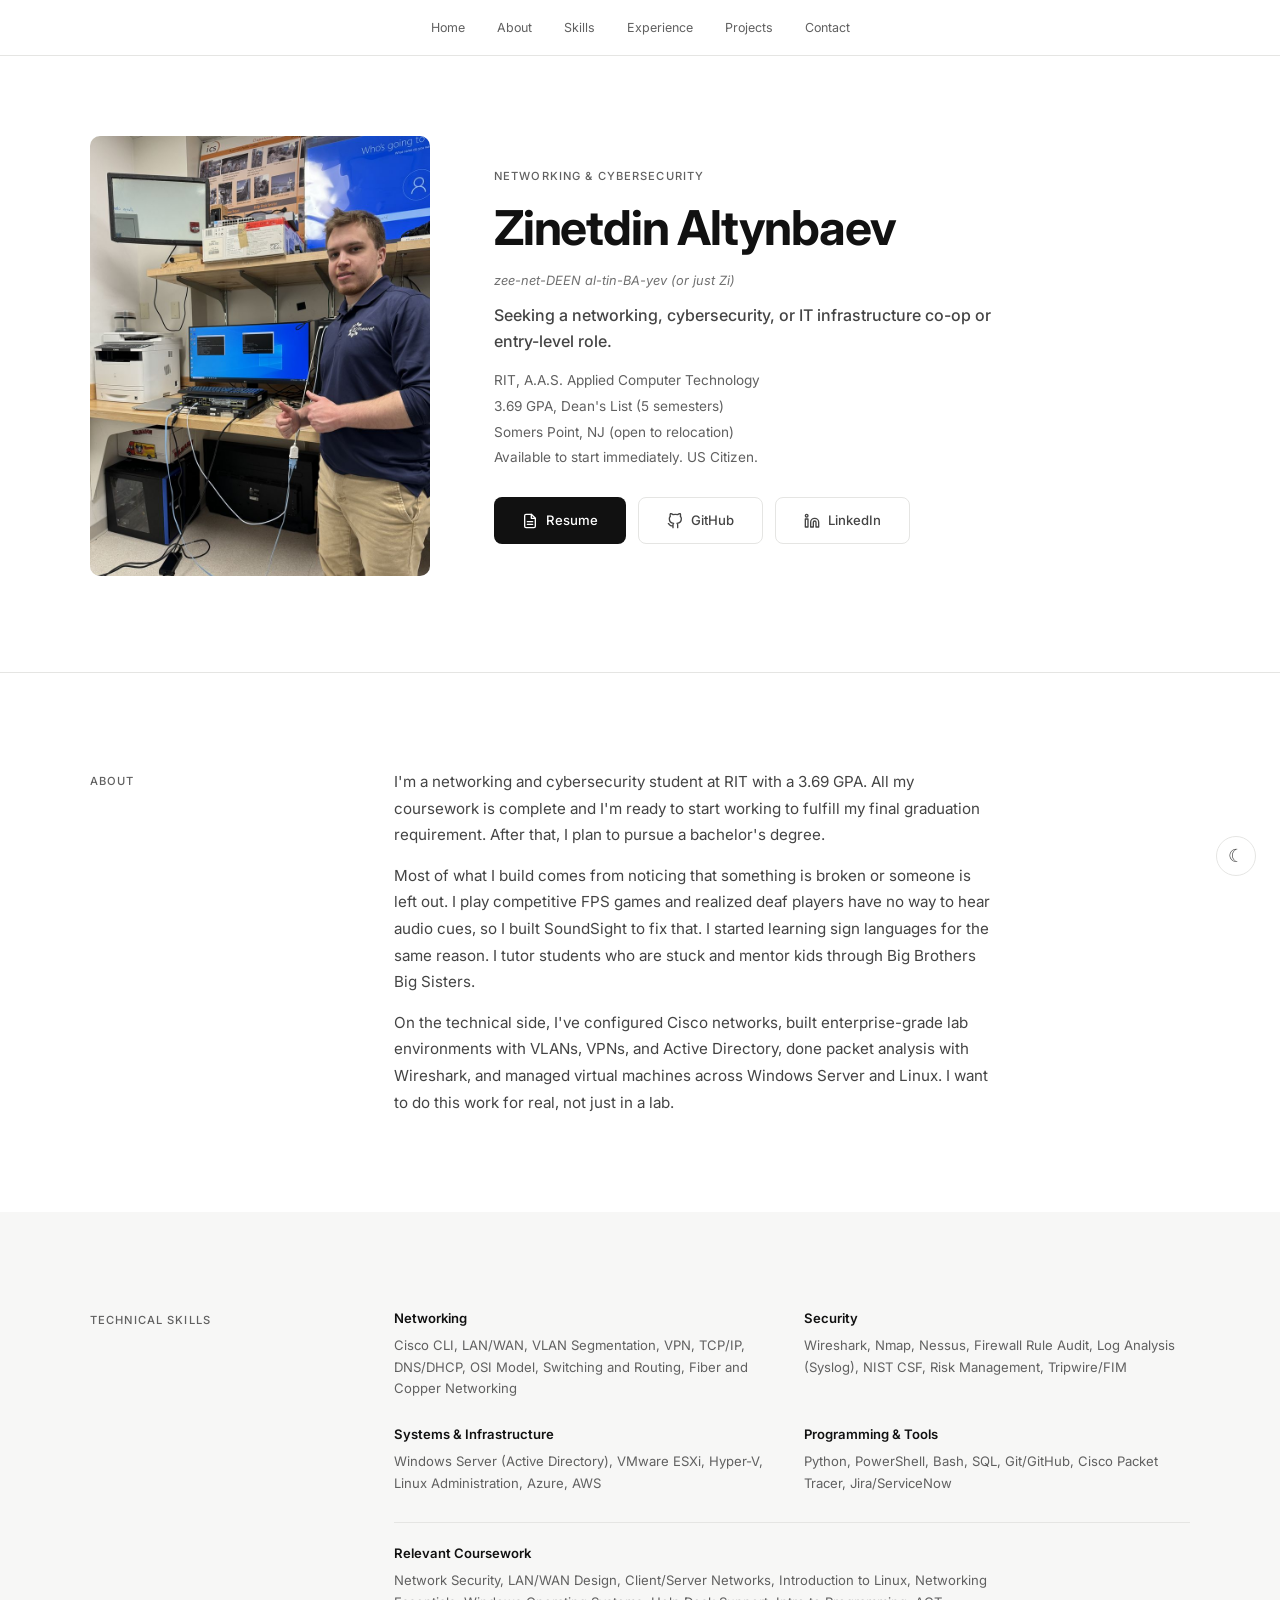
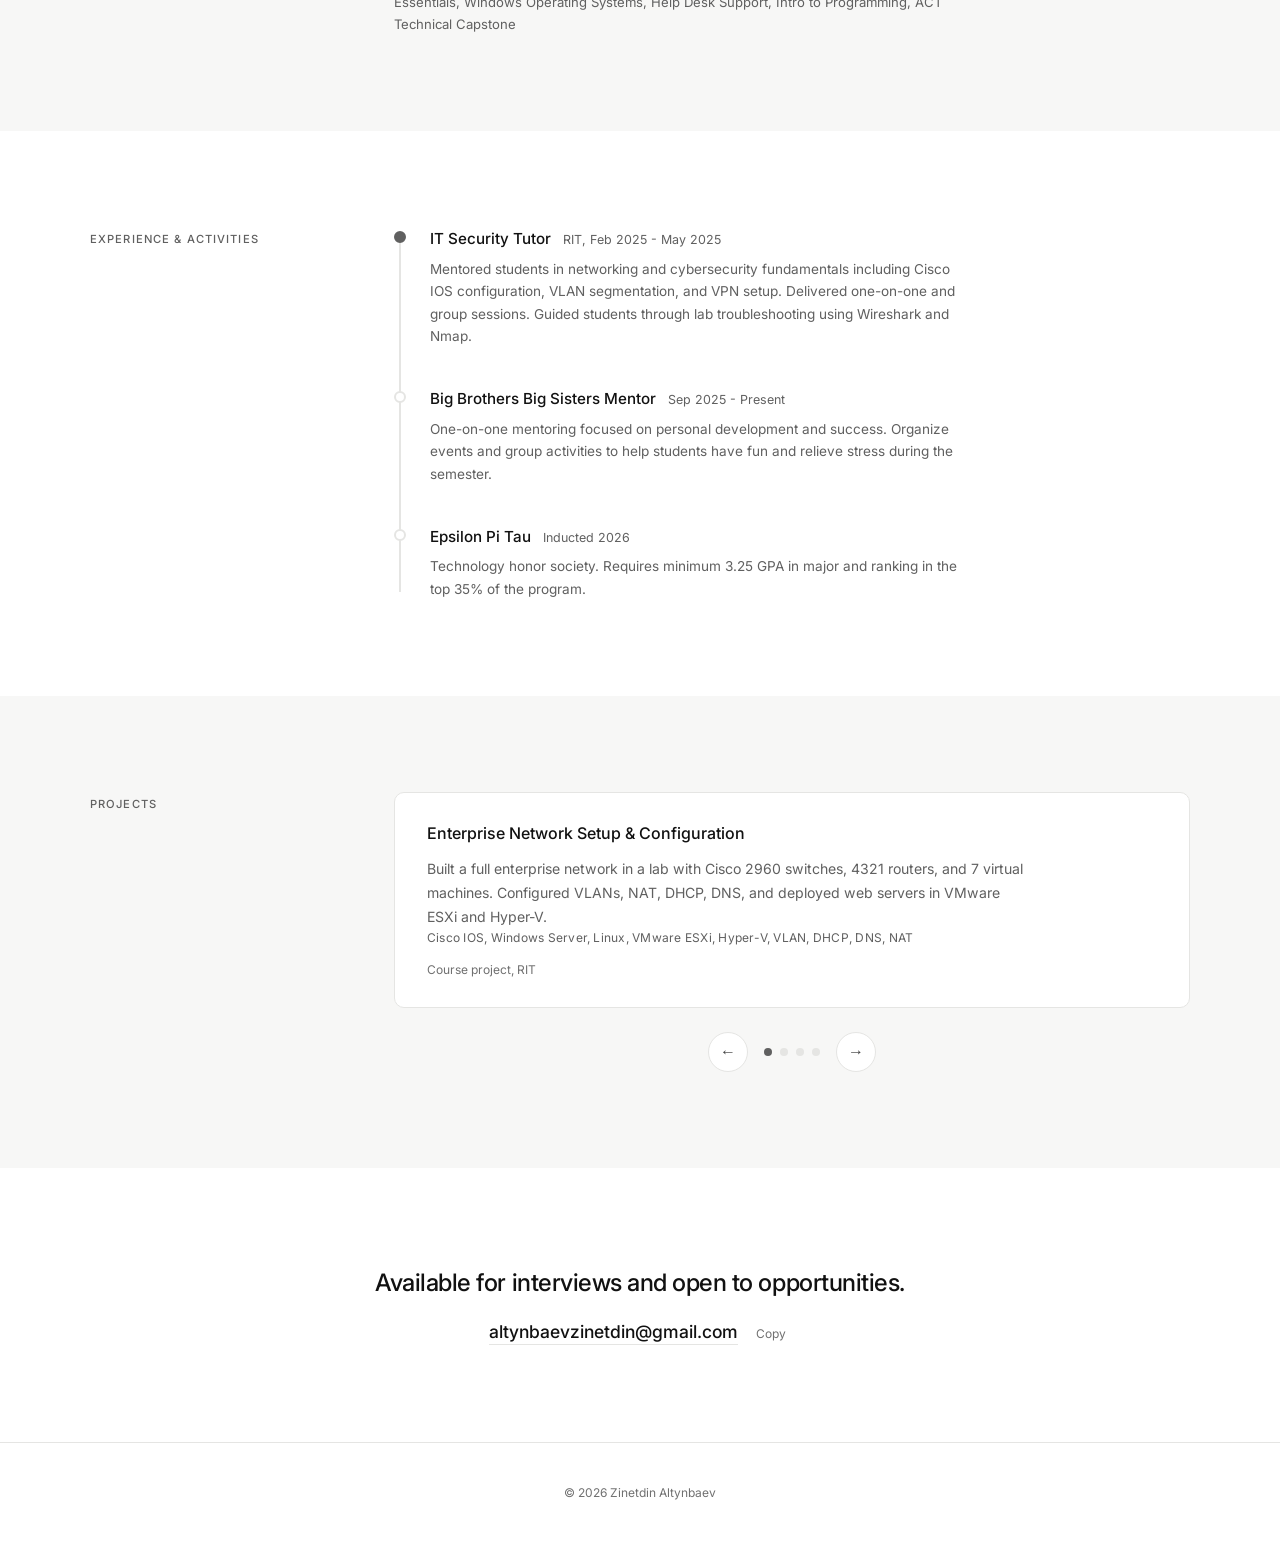
==== index.html @ 68a605f6 "Portfolio website" ====
<!DOCTYPE html>
<html lang="en" id="top">
<head>
    <meta charset="UTF-8">
    <meta name="viewport" content="width=device-width, initial-scale=1.0">
    <title>Zinetdin Altynbaev</title>
    <meta name="description" content="Zinetdin Altynbaev, Applied Computer Technology student at RIT specializing in Networking and Cybersecurity. Available for internships and entry-level roles.">
    <meta property="og:title" content="Zinetdin Altynbaev | Networking & Cybersecurity">
    <meta property="og:description" content="Applied Computer Technology student at RIT. Available for internships in networking, cybersecurity, and IT infrastructure.">
    <meta property="og:type" content="website">
    <meta name="twitter:card" content="summary">
    <meta name="twitter:title" content="Zinetdin Altynbaev | Networking & Cybersecurity">
    <meta name="twitter:description" content="Applied Computer Technology student at RIT. Available for internships in networking, cybersecurity, and IT infrastructure.">
    <link rel="icon" href="data:image/svg+xml,<svg xmlns='http://www.w3.org/2000/svg' viewBox='0 0 100 100'><text x='50' y='72' font-family='Inter,sans-serif' font-size='80' font-weight='700' fill='%23111' text-anchor='middle'>Z</text></svg>">
    <link rel="preconnect" href="https://fonts.googleapis.com">
    <link rel="preconnect" href="https://fonts.gstatic.com" crossorigin>
    <link href="https://fonts.googleapis.com/css2?family=Inter:wght@400;500;600;700&display=swap" rel="stylesheet">
    <link rel="stylesheet" href="style.css">
</head>
<body>

    <a href="#about" class="skip-link">Skip to content</a>

    <!-- Top bar -->
    <nav class="topbar" aria-label="Main navigation">
        <div class="topbar-links">
            <a href="#top">Home</a>
            <a href="#about">About</a>
            <a href="#skills">Skills</a>
            <a href="#experience">Experience</a>
            <a href="#projects">Projects</a>
            <a href="#contact">Contact</a>
        </div>
        <button class="mobile-menu-btn" aria-label="Menu" aria-expanded="false">
            <span></span><span></span><span></span>
        </button>
    </nav>

    <!-- Hero -->
    <header class="hero">
        <div class="hero-container">
            <img src="lab-photo.jpg" alt="Zinetdin Altynbaev configuring Cisco networking equipment in a lab environment" class="hero-photo" width="340" height="440" loading="eager">
            <div class="hero-content">
                <p class="label">Networking & Cybersecurity</p>
                <h1>Zinetdin Altynbaev</h1>
                <p class="hero-pronounce">zee-net-DEEN al-tin-BA-yev (or just Zi)</p>
                <p class="hero-role">Seeking a networking, cybersecurity, or IT infrastructure co-op or entry-level role.</p>
                <div class="hero-details">
                    <span>RIT, A.A.S. Applied Computer Technology</span>
                    <span>3.69 GPA, Dean's List (5 semesters)</span>
                    <span>Somers Point, NJ (open to relocation)</span>
                    <span>Available to start immediately. US Citizen.</span>
                </div>
                <div class="hero-actions">
                    <a href="resume.pdf" target="_blank" rel="noopener noreferrer" class="btn-primary"><svg width="16" height="16" viewBox="0 0 24 24" fill="none" stroke="currentColor" stroke-width="2" stroke-linecap="round" stroke-linejoin="round"><path d="M14 2H6a2 2 0 0 0-2 2v16a2 2 0 0 0 2 2h12a2 2 0 0 0 2-2V8z"/><polyline points="14 2 14 8 20 8"/><line x1="16" y1="13" x2="8" y2="13"/><line x1="16" y1="17" x2="8" y2="17"/></svg> Resume</a>
                    <a href="https://github.com/z1netdin" target="_blank" rel="noopener noreferrer" class="btn-secondary"><svg width="16" height="16" viewBox="0 0 24 24" fill="none" stroke="currentColor" stroke-width="2" stroke-linecap="round" stroke-linejoin="round"><path d="M9 19c-5 1.5-5-2.5-7-3m14 6v-3.87a3.37 3.37 0 0 0-.94-2.61c3.14-.35 6.44-1.54 6.44-7A5.44 5.44 0 0 0 20 4.77 5.07 5.07 0 0 0 19.91 1S18.73.65 16 2.48a13.38 13.38 0 0 0-7 0C6.27.65 5.09 1 5.09 1A5.07 5.07 0 0 0 5 4.77a5.44 5.44 0 0 0-1.5 3.78c0 5.42 3.3 6.61 6.44 7A3.37 3.37 0 0 0 9 18.13V22"/></svg> GitHub</a>
                    <a href="https://www.linkedin.com/in/zinetdinaltynbaev/" target="_blank" rel="noopener noreferrer" class="btn-secondary"><svg width="16" height="16" viewBox="0 0 24 24" fill="none" stroke="currentColor" stroke-width="2" stroke-linecap="round" stroke-linejoin="round"><path d="M16 8a6 6 0 0 1 6 6v7h-4v-7a2 2 0 0 0-2-2 2 2 0 0 0-2 2v7h-4v-7a6 6 0 0 1 6-6z"/><rect x="2" y="9" width="4" height="12"/><circle cx="4" cy="4" r="2"/></svg> LinkedIn</a>
                </div>
            </div>
        </div>
    </header>

    <main>

        <!-- About -->
        <section id="about" class="section">
            <div class="section-container two-col">
                <div class="col-narrow">
                    <h2 class="section-title">About</h2>
                </div>
                <div class="col-wide">
                    <p>I'm a networking and cybersecurity student at RIT with a 3.69 GPA. All my coursework is complete and I'm ready to start working to fulfill my final graduation requirement. After that, I plan to pursue a bachelor's degree.</p>
                    <p>Most of what I build comes from noticing that something is broken or someone is left out. I play competitive FPS games and realized deaf players have no way to hear audio cues, so I built SoundSight to fix that. I started learning sign languages for the same reason. I tutor students who are stuck and mentor kids through Big Brothers Big Sisters.</p>
                    <p>On the technical side, I've configured Cisco networks, built enterprise-grade lab environments with VLANs, VPNs, and Active Directory, done packet analysis with Wireshark, and managed virtual machines across Windows Server and Linux. I want to do this work for real, not just in a lab.</p>
                </div>
            </div>
        </section>

        <!-- Skills -->
        <section id="skills" class="section section-alt">
            <div class="section-container two-col">
                <div class="col-narrow">
                    <h2 class="section-title">Technical Skills</h2>
                </div>
                <div class="col-wide">
                    <div class="skills-grid">
                        <div class="skill-group">
                            <h3>Networking</h3>
                            <p>Cisco CLI, LAN/WAN, VLAN Segmentation, VPN, TCP/IP, DNS/DHCP, OSI Model, Switching and Routing, Fiber and Copper Networking</p>
                        </div>
                        <div class="skill-group">
                            <h3>Security</h3>
                            <p>Wireshark, Nmap, Nessus, Firewall Rule Audit, Log Analysis (Syslog), NIST CSF, Risk Management, Tripwire/FIM</p>
                        </div>
                        <div class="skill-group">
                            <h3>Systems & Infrastructure</h3>
                            <p>Windows Server (Active Directory), VMware ESXi, Hyper-V, Linux Administration, Azure, AWS</p>
                        </div>
                        <div class="skill-group">
                            <h3>Programming & Tools</h3>
                            <p>Python, PowerShell, Bash, SQL, Git/GitHub, Cisco Packet Tracer, Jira/ServiceNow</p>
                        </div>
                    </div>
                    <div class="coursework">
                        <h3>Relevant Coursework</h3>
                        <p>Network Security, LAN/WAN Design, Client/Server Networks, Introduction to Linux, Networking Essentials, Windows Operating Systems, Help Desk Support, Intro to Programming, ACT Technical Capstone</p>
                    </div>
                </div>
            </div>
        </section>

        <!-- Experience -->
        <section id="experience" class="section">
            <div class="section-container two-col">
                <div class="col-narrow">
                    <h2 class="section-title">Experience & Activities</h2>
                </div>
                <div class="col-wide">
                    <div class="timeline">
                        <div class="timeline-item">
                            <div class="timeline-dot timeline-dot-filled"></div>
                            <div class="timeline-content">
                                <h3>IT Security Tutor <span class="exp-meta">RIT, Feb 2025 - May 2025</span></h3>
                                <p>Mentored students in networking and cybersecurity fundamentals including Cisco IOS configuration, VLAN segmentation, and VPN setup. Delivered one-on-one and group sessions. Guided students through lab troubleshooting using Wireshark and Nmap.</p>
                            </div>
                        </div>
                        <div class="timeline-item">
                            <div class="timeline-dot"></div>
                            <div class="timeline-content">
                                <h3>Big Brothers Big Sisters Mentor <span class="exp-meta">Sep 2025 - Present</span></h3>
                                <p>One-on-one mentoring focused on personal development and success. Organize events and group activities to help students have fun and relieve stress during the semester.</p>
                            </div>
                        </div>
                        <div class="timeline-item">
                            <div class="timeline-dot"></div>
                            <div class="timeline-content">
                                <h3>Epsilon Pi Tau <span class="exp-meta">Inducted 2026</span></h3>
                                <p>Technology honor society. Requires minimum 3.25 GPA in major and ranking in the top 35% of the program.</p>
                            </div>
                        </div>
                    </div>
                </div>
            </div>
        </section>

        <!-- Projects -->
        <section id="projects" class="section section-alt">
            <div class="section-container two-col">
                <div class="col-narrow">
                    <h2 class="section-title">Projects</h2>
                </div>
                <div class="col-wide">
                    <div class="carousel-wrapper">
                        <div class="carousel" id="project-carousel">
                            <div class="project-card">
                                <h3>Enterprise Network Setup & Configuration</h3>
                                <p>Built a full enterprise network in a lab with Cisco 2960 switches, 4321 routers, and 7 virtual machines. Configured VLANs, NAT, DHCP, DNS, and deployed web servers in VMware ESXi and Hyper-V.</p>
                                <div class="project-tech">Cisco IOS, Windows Server, Linux, VMware ESXi, Hyper-V, VLAN, DHCP, DNS, NAT</div>
                                <span class="project-label">Course project, RIT</span>
                            </div>
                            <div class="project-card">
                                <h3>Network Protocol Research (IS-IS & BGP)</h3>
                                <p>Researched IS-IS and BGP routing protocols, focusing on security vulnerabilities and how autonomous systems handle path vectoring and route filtering. Wrote a technical paper and presented findings.</p>
                                <div class="project-tech">IS-IS, BGP, Routing Protocols, Network Security, Technical Writing</div>
                                <span class="project-label">Research project, RIT</span>
                            </div>
                            <div class="project-card">
                                <h3>SoundSight</h3>
                                <p>Visual sound radar for deaf and hard-of-hearing gamers. Captures game audio and shows directional indicators on screen so players can see where sounds come from in games like Valorant and CS2.</p>
                                <div class="project-tech">Python, WASAPI, Audio Processing, 7.1 Surround Sound, Accessibility</div>
                                <a href="https://github.com/z1netdin/SoundSight" target="_blank" rel="noopener noreferrer" class="inline-link">View on GitHub</a>
                            </div>
                            <div class="project-card">
                                <h3>ASL Alphabet Recognition</h3>
                                <p>Recognizes American Sign Language alphabet letters (A-Z) from images using machine learning and computer vision.</p>
                                <div class="project-tech">Python, Machine Learning, Computer Vision</div>
                                <a href="https://github.com/z1netdin/ASL_Accessibility" target="_blank" rel="noopener noreferrer" class="inline-link">View on GitHub</a>
                            </div>
                        </div>
                        <div class="carousel-controls">
                            <button class="carousel-btn" id="carousel-prev" aria-label="Previous project">&larr;</button>
                            <div class="carousel-dots" id="carousel-dots"></div>
                            <button class="carousel-btn" id="carousel-next" aria-label="Next project">&rarr;</button>
                        </div>
                    </div>
                </div>
            </div>
        </section>

        <!-- Contact -->
        <section id="contact" class="section">
            <div class="section-container contact-block">
                <h2>Available for interviews and open to opportunities.</h2>
                <a href="mailto:altynbaevzinetdin@gmail.com" class="email-large">altynbaevzinetdin@gmail.com</a>
                <button class="copy-email" id="copy-btn" aria-label="Copy email address">Copy</button>
            </div>
        </section>

    </main>

    <footer class="footer">
        <p>&copy; 2026 Zinetdin Altynbaev</p>
    </footer>

    <a href="#top" class="back-to-top" aria-label="Back to top">&uarr;</a>
    <button class="theme-toggle" aria-label="Toggle theme"></button>
    <script>
    (function() {
        var b = document.documentElement;
        var t = localStorage.getItem('theme');
        if (!t) t = window.matchMedia('(prefers-color-scheme: dark)').matches ? 'dark' : 'light';
        b.setAttribute('data-theme', t);
        var btn = document.querySelector('.theme-toggle');
        function icon() { btn.textContent = b.getAttribute('data-theme') === 'dark' ? '\u2600' : '\u263E'; }
        icon();
        btn.addEventListener('click', function() {
            var next = b.getAttribute('data-theme') === 'dark' ? 'light' : 'dark';
            b.setAttribute('data-theme', next);
            localStorage.setItem('theme', next);
            icon();
        });

        // Mobile menu
        var menuBtn = document.querySelector('.mobile-menu-btn');
        var navLinks = document.querySelector('.topbar-links');
        if (menuBtn) {
            menuBtn.addEventListener('click', function() {
                navLinks.classList.toggle('open');
                menuBtn.classList.toggle('open');
                menuBtn.setAttribute('aria-expanded', navLinks.classList.contains('open'));
            });
            navLinks.querySelectorAll('a').forEach(function(a) {
                a.addEventListener('click', function() {
                    navLinks.classList.remove('open');
                    menuBtn.classList.remove('open');
                    menuBtn.setAttribute('aria-expanded', 'false');
                });
            });
        }

        // Back to top
        var topBtn = document.querySelector('.back-to-top');
        if (topBtn) {
            window.addEventListener('scroll', function() {
                if (window.scrollY > 400) {
                    topBtn.classList.add('visible');
                } else {
                    topBtn.classList.remove('visible');
                }
            });
        }

        // Project carousel
        var cards = document.querySelectorAll('#project-carousel .project-card');
        var dotsContainer = document.getElementById('carousel-dots');
        var prevBtn = document.getElementById('carousel-prev');
        var nextBtn = document.getElementById('carousel-next');
        var current = 0;

        function showCard(i) {
            cards.forEach(function(c) { c.classList.remove('active'); });
            cards[i].classList.add('active');
            var dots = dotsContainer.querySelectorAll('.carousel-dot');
            dots.forEach(function(d) { d.classList.remove('active'); });
            dots[i].classList.add('active');
            current = i;
        }

        if (cards.length > 0 && dotsContainer) {
            cards.forEach(function(_, i) {
                var dot = document.createElement('span');
                dot.className = 'carousel-dot';
                dot.addEventListener('click', function() { showCard(i); });
                dotsContainer.appendChild(dot);
            });
            showCard(0);

            prevBtn.addEventListener('click', function() {
                showCard(current === 0 ? cards.length - 1 : current - 1);
            });
            nextBtn.addEventListener('click', function() {
                showCard(current === cards.length - 1 ? 0 : current + 1);
            });
        }

        // Copy email
        var copyBtn = document.getElementById('copy-btn');
        if (copyBtn) {
            copyBtn.addEventListener('click', function() {
                var text = 'altynbaevzinetdin@gmail.com';
                if (navigator.clipboard && window.isSecureContext) {
                    navigator.clipboard.writeText(text).then(function() {
                        copyBtn.textContent = 'Copied';
                        setTimeout(function() { copyBtn.textContent = 'Copy'; }, 2000);
                    });
                } else {
                    var ta = document.createElement('textarea');
                    ta.value = text;
                    ta.style.position = 'fixed';
                    ta.style.opacity = '0';
                    document.body.appendChild(ta);
                    ta.select();
                    document.execCommand('copy');
                    document.body.removeChild(ta);
                    copyBtn.textContent = 'Copied';
                    setTimeout(function() { copyBtn.textContent = 'Copy'; }, 2000);
                }
            });
        }
    })();
    </script>

</body>
</html>
---- style.css ----
*, *::before, *::after {
    margin: 0;
    padding: 0;
    box-sizing: border-box;
}

:root {
    --text: #111;
    --text-2: #444;
    --text-3: #606060;
    --text-4: #707070;
    --bg: #fff;
    --bg-alt: #f7f7f6;
    --border: #e5e5e3;
    --font: 'Inter', -apple-system, BlinkMacSystemFont, 'Segoe UI', sans-serif;
    --topbar-bg: rgba(255, 255, 255, 0.9);
}

[data-theme="dark"] {
    --text: #e5e5e3;
    --text-2: #a8a8a4;
    --text-3: #8a8a8a;
    --text-4: #818181;
    --bg: #111113;
    --bg-alt: #18181b;
    --border: #2a2a2d;
    --topbar-bg: rgba(17, 17, 19, 0.9);
}

html { font-size: 16px; scroll-behavior: smooth; }

body {
    font-family: var(--font);
    background: var(--bg);
    color: var(--text);
    line-height: 1.6;
    -webkit-font-smoothing: antialiased;
}

::selection {
    background: var(--text);
    color: var(--bg);
}

/* Skip link */

.skip-link {
    position: absolute;
    top: -100px;
    left: 16px;
    background: var(--text);
    color: var(--bg);
    padding: 8px 16px;
    font-size: 0.82rem;
    border-radius: 4px;
    z-index: 200;
    text-decoration: none;
}

.skip-link:focus {
    top: 8px;
}

/* Top bar */

.topbar {
    position: fixed;
    top: 0;
    left: 0;
    right: 0;
    z-index: 100;
    background: var(--topbar-bg);
    backdrop-filter: blur(12px);
    border-bottom: 1px solid var(--border);
    will-change: transform;
    padding: 0 48px;
    height: 56px;
    display: flex;
    align-items: center;
    justify-content: center;
}

.topbar-links {
    display: flex;
    gap: 32px;
}

.mobile-menu-btn {
    display: none;
}

.topbar-links a {
    font-size: 0.78rem;
    color: var(--text-3);
    text-decoration: none;
    transition: color 0.15s ease;
}

.topbar-links a:hover {
    color: var(--text);
}

.topbar-links a:focus-visible {
    outline: 2px solid var(--text-3);
    outline-offset: 4px;
}

/* Hero */

.hero {
    padding: 136px 48px 96px;
    border-bottom: 1px solid var(--border);
}

.hero-container {
    max-width: 1100px;
    margin: 0 auto;
    display: grid;
    grid-template-columns: 340px 1fr;
    gap: 64px;
    align-items: center;
}

.hero-photo {
    width: 100%;
    height: 440px;
    object-fit: cover;
    object-position: center top;
    border-radius: 10px;
}

.hero-content .label {
    font-size: 0.7rem;
    font-weight: 500;
    text-transform: uppercase;
    letter-spacing: 0.1em;
    color: var(--text-3);
    margin-bottom: 16px;
}

.hero-content h1 {
    font-size: 3rem;
    font-weight: 700;
    letter-spacing: -0.025em;
    line-height: 1.1;
    margin-bottom: 16px;
}

.hero-pronounce {
    font-size: 0.8rem;
    color: var(--text-4);
    margin-bottom: 12px;
    font-style: italic;
}

.hero-role {
    font-size: 1rem;
    color: var(--text-2);
    line-height: 1.6;
    max-width: 540px;
    margin-bottom: 16px;
    font-weight: 500;
}

.hero-details {
    display: flex;
    flex-direction: column;
    gap: 4px;
    margin-bottom: 28px;
}

.hero-details span {
    font-size: 0.85rem;
    color: var(--text-3);
}

.hero-actions {
    display: flex;
    gap: 12px;
    flex-wrap: wrap;
}

.btn-primary, .btn-secondary {
    display: inline-flex;
    align-items: center;
    gap: 8px;
}

.btn-primary svg, .btn-secondary svg {
    flex-shrink: 0;
}

.btn-primary {
    padding: 12px 28px;
    background: var(--text);
    color: var(--bg);
    text-decoration: none;
    font-size: 0.82rem;
    font-weight: 500;
    border-radius: 8px;
    transition: background 0.15s ease;
}

.btn-primary:focus-visible {
    outline: 2px solid var(--text-3);
    outline-offset: 4px;
}

[data-theme="dark"] .btn-primary:hover {
    background: #ccc;
}

[data-theme="light"] .btn-primary:hover,
:root:not([data-theme]) .btn-primary:hover {
    background: #333;
}

.btn-secondary {
    padding: 12px 28px;
    border: 1px solid var(--border);
    color: var(--text-2);
    text-decoration: none;
    font-size: 0.82rem;
    font-weight: 500;
    border-radius: 8px;
    transition: border-color 0.15s ease, color 0.15s ease;
}

.btn-secondary:hover {
    border-color: var(--text-4);
    color: var(--text);
}

.btn-secondary:focus-visible {
    outline: 2px solid var(--text-3);
    outline-offset: 4px;
}

/* Sections */

.section {
    padding: 96px 48px;
}

.section-alt {
    background: var(--bg-alt);
}

.section-container {
    max-width: 1100px;
    margin: 0 auto;
}

.two-col {
    display: grid;
    grid-template-columns: 240px 1fr;
    gap: 64px;
}

.section-title {
    font-size: 0.7rem;
    font-weight: 500;
    text-transform: uppercase;
    letter-spacing: 0.1em;
    color: var(--text-3);
    padding-top: 4px;
}

.col-wide p {
    font-size: 0.95rem;
    color: var(--text-2);
    line-height: 1.75;
    margin-bottom: 14px;
    max-width: 600px;
}

.col-wide p:last-of-type {
    margin-bottom: 0;
}

/* Timeline */

.timeline {
    display: flex;
    flex-direction: column;
    gap: 0;
    position: relative;
}

.timeline::before {
    content: '';
    position: absolute;
    left: 5px;
    top: 8px;
    bottom: 8px;
    width: 2px;
    background: var(--border);
}

.timeline-item {
    display: flex;
    gap: 24px;
    padding: 20px 0;
}

.timeline-item:first-child {
    padding-top: 0;
}

.timeline-item:last-child {
    padding-bottom: 0;
}

.timeline-dot {
    width: 12px;
    height: 12px;
    border-radius: 50%;
    background: var(--bg);
    border: 2px solid var(--border);
    flex-shrink: 0;
    margin-top: 4px;
    position: relative;
    z-index: 1;
}

.timeline-dot-filled {
    background: var(--text-3);
    border-color: var(--text-3);
}

.timeline-content h3 {
    font-size: 0.95rem;
    font-weight: 500;
    margin-bottom: 6px;
}

.timeline-content p {
    font-size: 0.85rem;
    color: var(--text-3);
    line-height: 1.65;
    max-width: 540px;
}

/* Project card */

.project-card {
    border: 1px solid var(--border);
    border-radius: 10px;
    padding: 28px 32px;
    background: var(--bg);
    max-width: 600px;
    transition: border-color 0.15s ease;
}

.project-card:hover {
    border-color: var(--text-4);
}

.project-card h3 {
    font-size: 1rem;
    font-weight: 500;
    margin-bottom: 10px;
}

.project-card p {
    font-size: 0.88rem;
    color: var(--text-3);
    line-height: 1.7;
    margin-bottom: 16px;
}

.project-label {
    font-size: 0.75rem;
    color: var(--text-4);
    display: block;
    margin-top: 8px;
}

.project-card-spaced {
    margin-bottom: 24px;
}

.project-tech {
    font-size: 0.75rem;
    color: var(--text-3);
    margin-bottom: 12px;
    letter-spacing: 0.02em;
}

/* Skills */

.skills-grid {
    display: grid;
    grid-template-columns: 1fr 1fr;
    gap: 24px;
    margin-bottom: 28px;
}

.skill-group h3 {
    font-size: 0.82rem;
    font-weight: 600;
    margin-bottom: 6px;
}

.skill-group p {
    font-size: 0.82rem;
    color: var(--text-3);
    line-height: 1.65;
}

.coursework {
    border-top: 1px solid var(--border);
    padding-top: 20px;
}

.coursework h3 {
    font-size: 0.82rem;
    font-weight: 600;
    margin-bottom: 6px;
}

.coursework p {
    font-size: 0.82rem;
    color: var(--text-3);
    line-height: 1.65;
}

/* Experience meta */

.exp-meta {
    font-size: 0.78rem;
    font-weight: 400;
    color: var(--text-3);
    margin-left: 8px;
}

.inline-link {
    font-size: 0.85rem;
    font-weight: 500;
    color: var(--text);
    text-decoration: none;
    border-bottom: 1px solid var(--border);
    padding-bottom: 1px;
    transition: border-color 0.15s ease;
}

.inline-link:hover {
    border-color: var(--text);
}

.inline-link:focus-visible {
    outline: 2px solid var(--text-3);
    outline-offset: 4px;
}

/* Contact */

.contact-block {
    text-align: center;
    max-width: 600px;
}

.contact-block h2 {
    font-size: 1.5rem;
    font-weight: 500;
    letter-spacing: -0.02em;
    margin-bottom: 16px;
}

.email-large {
    font-size: 1.1rem;
    font-weight: 500;
    color: var(--text);
    text-decoration: none;
    border-bottom: 1px solid var(--border);
    padding-bottom: 2px;
    transition: border-color 0.15s ease;
}

.email-large:hover {
    border-color: var(--text);
}

/* Footer */

.footer {
    padding: 40px 48px;
    border-top: 1px solid var(--border);
    text-align: center;
}

.footer p {
    font-size: 0.75rem;
    color: var(--text-4);
}

/* Responsive */

@media (max-width: 1024px) {
    .hero-container {
        grid-template-columns: 280px 1fr;
        gap: 40px;
    }

    .hero-content h1 {
        font-size: 2.4rem;
    }

    .two-col {
        grid-template-columns: 180px 1fr;
        gap: 40px;
    }
}

@media (max-width: 768px) {
    .topbar {
        padding: 0 24px;
    }

    .topbar-links {
        display: none;
        position: absolute;
        top: 56px;
        left: 0;
        right: 0;
        background: var(--bg);
        border-bottom: 1px solid var(--border);
        flex-direction: column;
        padding: 16px 24px;
        gap: 12px;
    }

    .topbar-links.open {
        display: flex;
    }

    .mobile-menu-btn {
        display: flex;
        flex-direction: column;
        gap: 5px;
        background: none;
        border: none;
        cursor: pointer;
        padding: 4px;
    }

    .mobile-menu-btn span {
        display: block;
        width: 20px;
        height: 2px;
        background: var(--text-2);
        transition: transform 0.2s ease, opacity 0.2s ease;
    }

    .mobile-menu-btn.open span:nth-child(1) {
        transform: rotate(45deg) translate(5px, 5px);
    }

    .mobile-menu-btn.open span:nth-child(2) {
        opacity: 0;
    }

    .mobile-menu-btn.open span:nth-child(3) {
        transform: rotate(-45deg) translate(5px, -5px);
    }

    .skills-grid {
        grid-template-columns: 1fr;
    }

    .hero {
        padding: 100px 24px 48px;
    }

    .hero-container {
        grid-template-columns: 1fr;
        gap: 24px;
    }

    .hero-photo {
        height: auto;
        max-height: 360px;
        object-position: center top;
    }

    .hero-content h1 {
        font-size: 2rem;
    }

    .section {
        padding: 48px 24px;
    }

    .two-col {
        grid-template-columns: 1fr;
        gap: 20px;
    }

    .footer {
        padding: 32px 24px;
    }

    .project-card {
        max-width: 100%;
    }
}

/* Back to top */

.back-to-top {
    position: fixed;
    bottom: 24px;
    right: 76px;
    will-change: opacity;
    width: 40px;
    height: 40px;
    border-radius: 50%;
    border: 1px solid var(--border);
    background: var(--bg);
    color: var(--text-2);
    font-size: 18px;
    text-decoration: none;
    display: flex;
    align-items: center;
    justify-content: center;
    z-index: 1000;
    transition: border-color 0.15s ease, opacity 0.3s ease;
    opacity: 0;
    pointer-events: none;
}

.back-to-top.visible {
    opacity: 1;
    pointer-events: auto;
}

.back-to-top:hover {
    border-color: var(--text-3);
}

/* Theme toggle */

.theme-toggle {
    position: fixed;
    bottom: 24px;
    right: 24px;
    width: 40px;
    height: 40px;
    border-radius: 50%;
    border: 1px solid var(--border);
    background: var(--bg);
    color: var(--text-2);
    font-size: 18px;
    cursor: pointer;
    display: flex;
    align-items: center;
    justify-content: center;
    z-index: 1000;
    transition: border-color 0.15s ease, background 0.15s ease;
    line-height: 1;
    padding: 0;
}

.theme-toggle:hover {
    border-color: var(--text-3);
}

.theme-toggle:focus-visible {
    outline: 2px solid var(--text-3);
    outline-offset: 4px;
}

.copy-email {
    background: none;
    border: none;
    color: var(--text-4);
    font-family: var(--font);
    font-size: 0.75rem;
    cursor: pointer;
    padding: 2px 6px;
    margin-left: 8px;
    vertical-align: middle;
    transition: color 0.2s;
}

.copy-email:hover {
    color: var(--text-2);
}

.copy-email:focus-visible {
    outline: 2px solid var(--text-3);
    outline-offset: 2px;
}

/* Carousel */

.carousel-wrapper {
    position: relative;
}

.carousel {
    overflow: hidden;
    position: relative;
}

.carousel .project-card {
    display: none;
    max-width: 100%;
    animation: fadeSlide 0.4s ease;
}

.carousel .project-card.active {
    display: block;
}

@keyframes fadeSlide {
    from {
        opacity: 0;
        transform: translateX(20px);
    }
    to {
        opacity: 1;
        transform: translateX(0);
    }
}

.carousel-controls {
    display: flex;
    align-items: center;
    justify-content: center;
    gap: 16px;
    margin-top: 24px;
}

.carousel-btn {
    width: 40px;
    height: 40px;
    border-radius: 50%;
    border: 1px solid var(--border);
    background: var(--bg);
    color: var(--text-2);
    font-size: 16px;
    cursor: pointer;
    display: flex;
    align-items: center;
    justify-content: center;
    transition: border-color 0.15s ease, color 0.15s ease;
}

.carousel-btn:hover {
    border-color: var(--text-3);
    color: var(--text);
}

.carousel-btn:focus-visible {
    outline: 2px solid var(--text-3);
    outline-offset: 4px;
}

.carousel-dots {
    display: flex;
    gap: 8px;
}

.carousel-dot {
    width: 8px;
    height: 8px;
    border-radius: 50%;
    background: var(--border);
    cursor: pointer;
    transition: background 0.2s ease;
}

.carousel-dot.active {
    background: var(--text-3);
}

/* Reduced motion */

@media (prefers-reduced-motion: reduce) {
    html {
        scroll-behavior: auto;
    }

    *, *::before, *::after {
        transition-duration: 0.01ms !important;
    }
}

/* Print styles */

@media print {
    .topbar, .theme-toggle, .copy-email, .mobile-menu-btn, .skip-link {
        display: none !important;
    }

    .hero {
        padding-top: 20px;
        min-height: auto;
    }

    .section {
        padding: 24px 0;
    }

    body {
        background: white;
        color: black;
    }
}
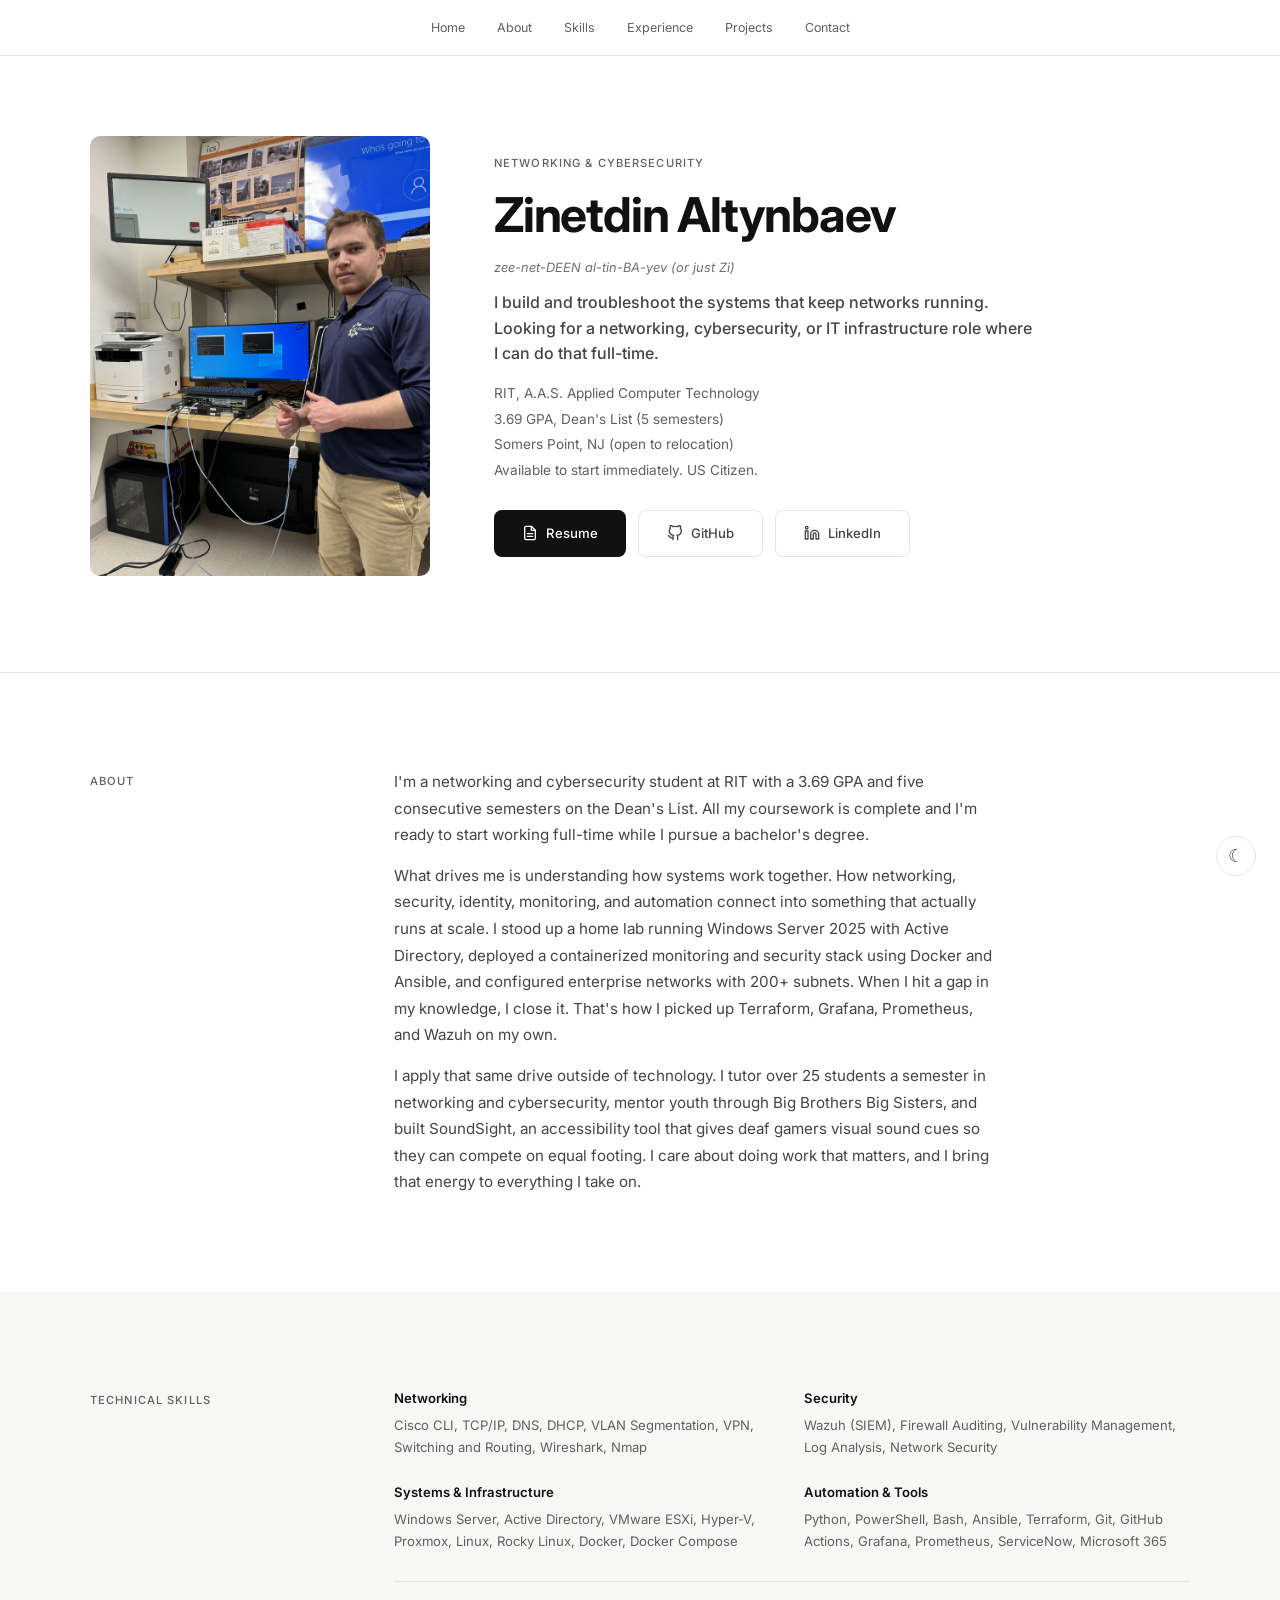
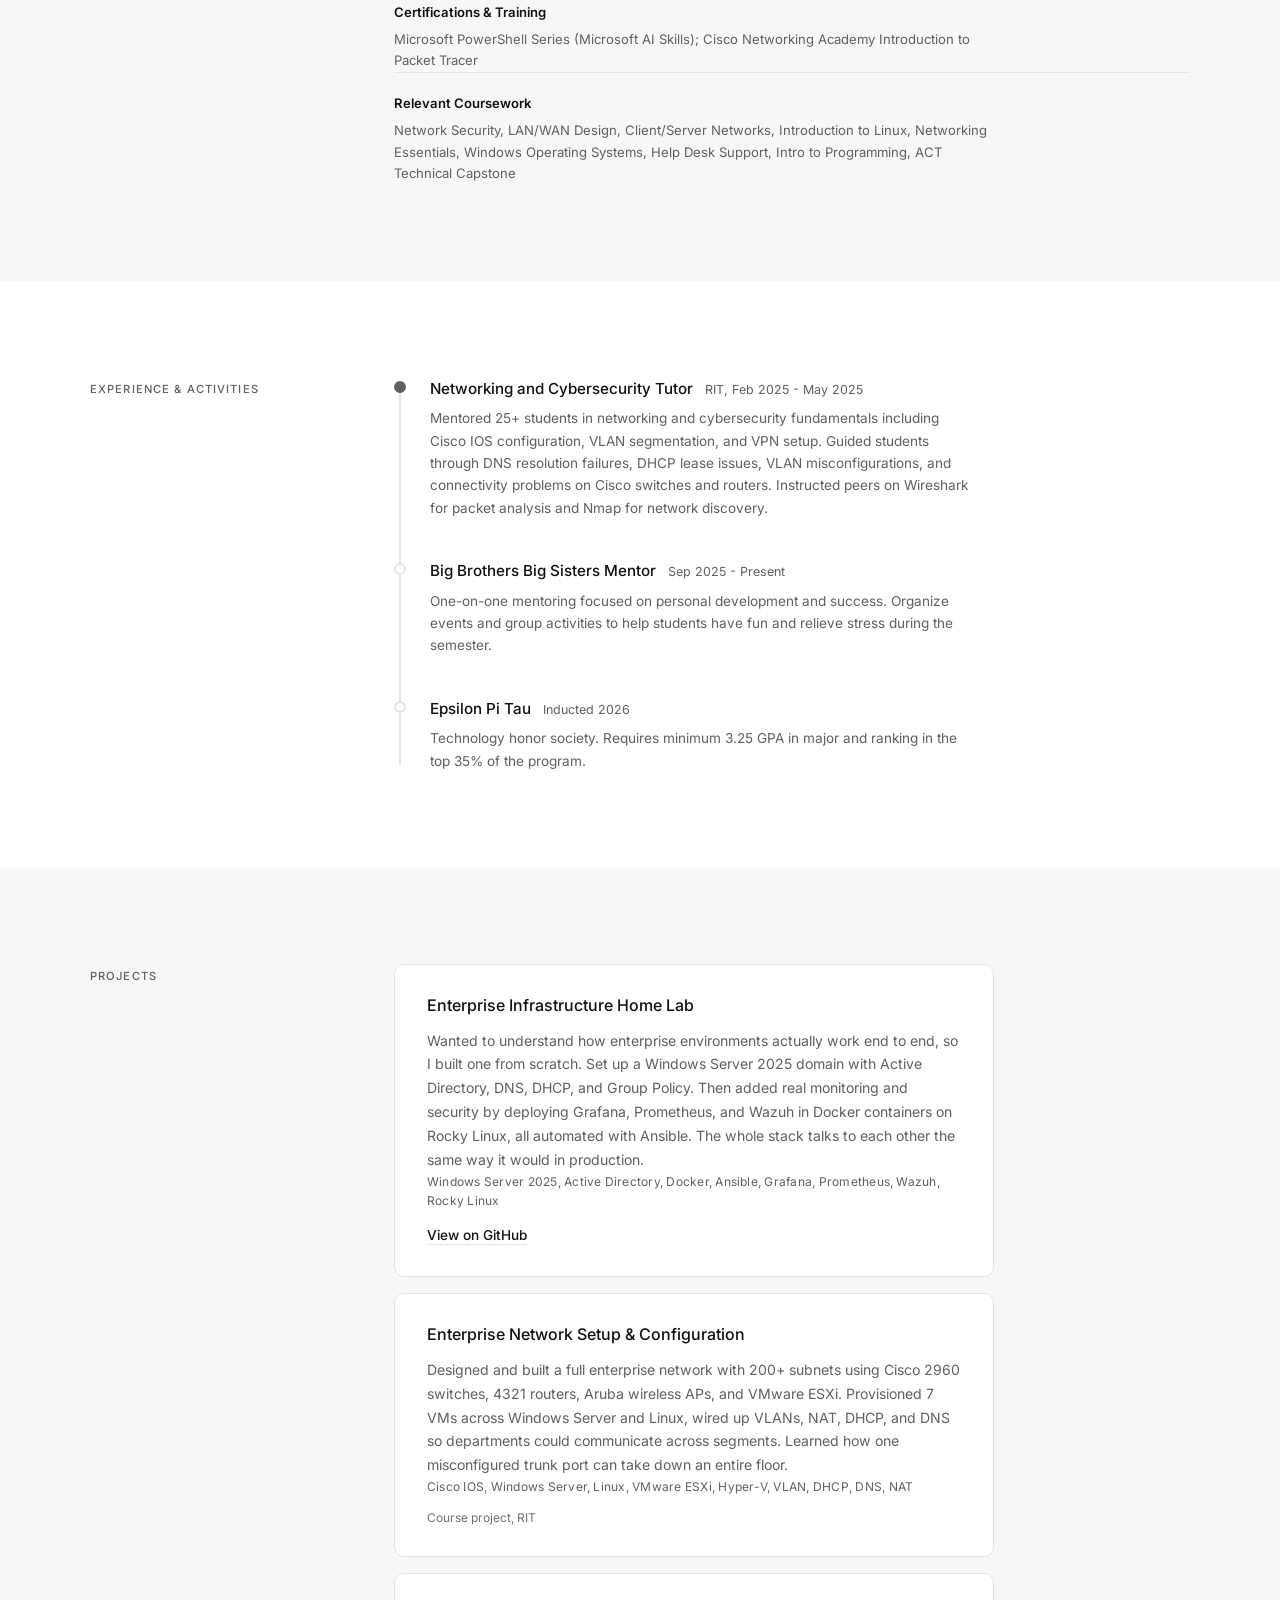
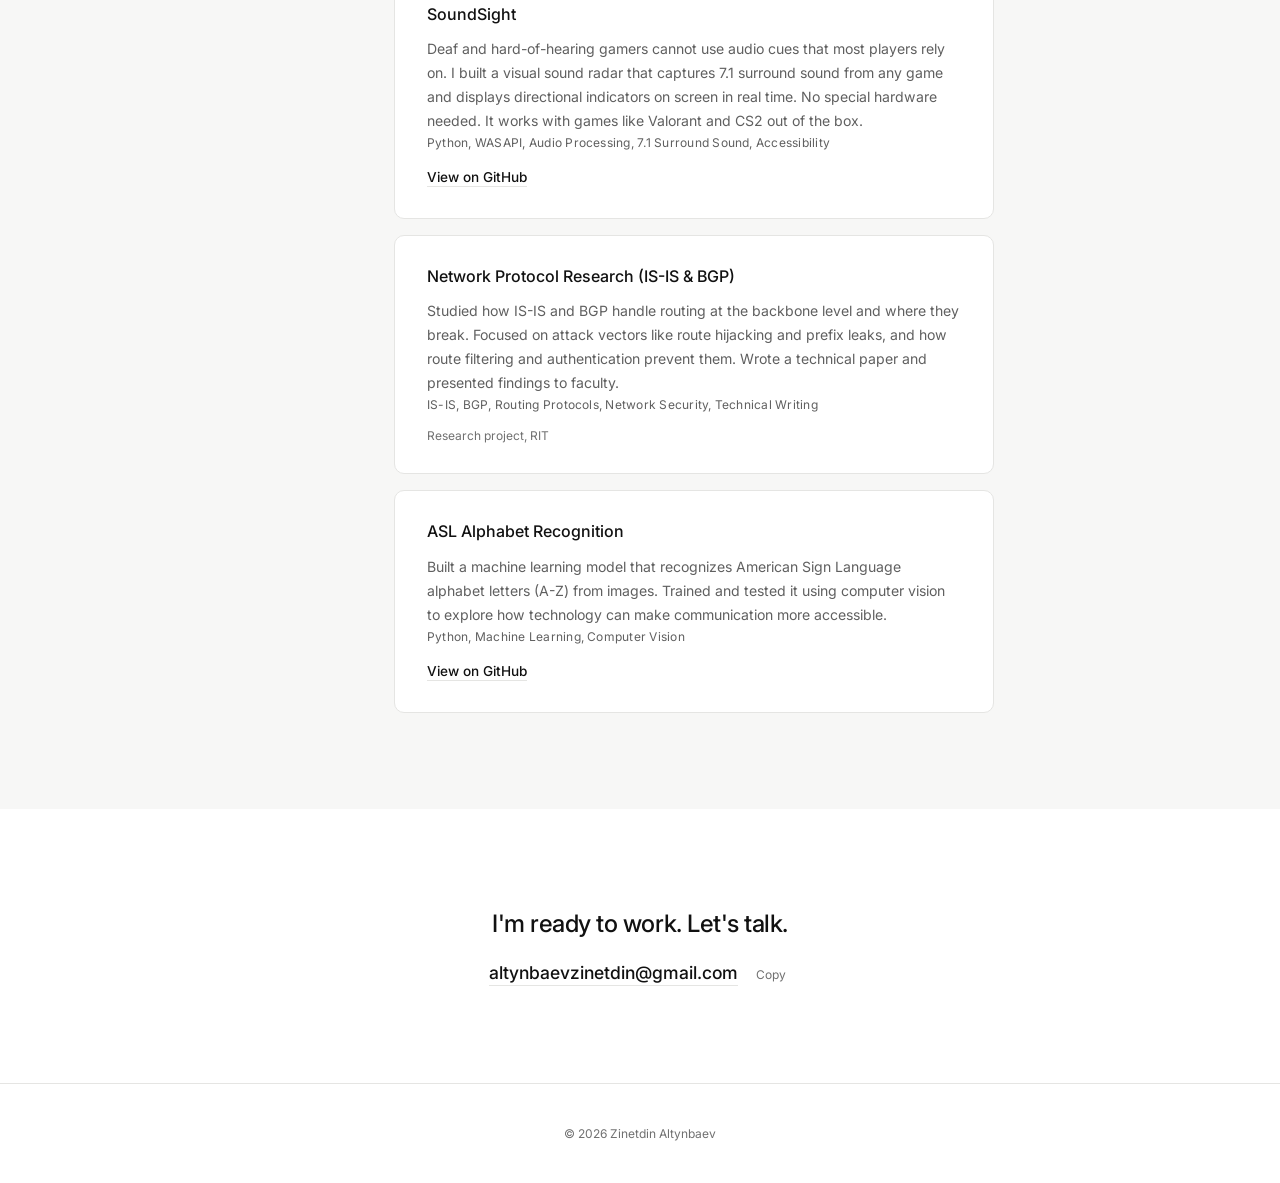
==== commit 51033130: "update" ====
--- a/index.html
+++ b/index.html
@@ -44,7 +44,7 @@
                 <p class="label">Networking & Cybersecurity</p>
                 <h1>Zinetdin Altynbaev</h1>
                 <p class="hero-pronounce">zee-net-DEEN al-tin-BA-yev (or just Zi)</p>
-                <p class="hero-role">Seeking a networking, cybersecurity, or IT infrastructure co-op or entry-level role.</p>
+                <p class="hero-role">I build and troubleshoot the systems that keep networks running. Looking for a networking, cybersecurity, or IT infrastructure role where I can do that full-time.</p>
                 <div class="hero-details">
                     <span>RIT, A.A.S. Applied Computer Technology</span>
                     <span>3.69 GPA, Dean's List (5 semesters)</span>
@@ -69,9 +69,9 @@
                     <h2 class="section-title">About</h2>
                 </div>
                 <div class="col-wide">
-                    <p>I'm a networking and cybersecurity student at RIT with a 3.69 GPA. All my coursework is complete and I'm ready to start working to fulfill my final graduation requirement. After that, I plan to pursue a bachelor's degree.</p>
-                    <p>Most of what I build comes from noticing that something is broken or someone is left out. I play competitive FPS games and realized deaf players have no way to hear audio cues, so I built SoundSight to fix that. I started learning sign languages for the same reason. I tutor students who are stuck and mentor kids through Big Brothers Big Sisters.</p>
-                    <p>On the technical side, I've configured Cisco networks, built enterprise-grade lab environments with VLANs, VPNs, and Active Directory, done packet analysis with Wireshark, and managed virtual machines across Windows Server and Linux. I want to do this work for real, not just in a lab.</p>
+                    <p>I'm a networking and cybersecurity student at RIT with a 3.69 GPA and five consecutive semesters on the Dean's List. All my coursework is complete and I'm ready to start working full-time while I pursue a bachelor's degree.</p>
+                    <p>What drives me is understanding how systems work together. How networking, security, identity, monitoring, and automation connect into something that actually runs at scale. I stood up a home lab running Windows Server 2025 with Active Directory, deployed a containerized monitoring and security stack using Docker and Ansible, and configured enterprise networks with 200+ subnets. When I hit a gap in my knowledge, I close it. That's how I picked up Terraform, Grafana, Prometheus, and Wazuh on my own.</p>
+                    <p>I apply that same drive outside of technology. I tutor over 25 students a semester in networking and cybersecurity, mentor youth through Big Brothers Big Sisters, and built SoundSight, an accessibility tool that gives deaf gamers visual sound cues so they can compete on equal footing. I care about doing work that matters, and I bring that energy to everything I take on.</p>
                 </div>
             </div>
         </section>
@@ -86,20 +86,24 @@
                     <div class="skills-grid">
                         <div class="skill-group">
                             <h3>Networking</h3>
-                            <p>Cisco CLI, LAN/WAN, VLAN Segmentation, VPN, TCP/IP, DNS/DHCP, OSI Model, Switching and Routing, Fiber and Copper Networking</p>
+                            <p>Cisco CLI, TCP/IP, DNS, DHCP, VLAN Segmentation, VPN, Switching and Routing, Wireshark, Nmap</p>
                         </div>
                         <div class="skill-group">
                             <h3>Security</h3>
-                            <p>Wireshark, Nmap, Nessus, Firewall Rule Audit, Log Analysis (Syslog), NIST CSF, Risk Management, Tripwire/FIM</p>
+                            <p>Wazuh (SIEM), Firewall Auditing, Vulnerability Management, Log Analysis, Network Security</p>
                         </div>
                         <div class="skill-group">
                             <h3>Systems & Infrastructure</h3>
-                            <p>Windows Server (Active Directory), VMware ESXi, Hyper-V, Linux Administration, Azure, AWS</p>
-                        </div>
-                        <div class="skill-group">
-                            <h3>Programming & Tools</h3>
-                            <p>Python, PowerShell, Bash, SQL, Git/GitHub, Cisco Packet Tracer, Jira/ServiceNow</p>
-                        </div>
+                            <p>Windows Server, Active Directory, VMware ESXi, Hyper-V, Proxmox, Linux, Rocky Linux, Docker, Docker Compose</p>
+                        </div>
+                        <div class="skill-group">
+                            <h3>Automation & Tools</h3>
+                            <p>Python, PowerShell, Bash, Ansible, Terraform, Git, GitHub Actions, Grafana, Prometheus, ServiceNow, Microsoft 365</p>
+                        </div>
+                    </div>
+                    <div class="coursework">
+                        <h3>Certifications & Training</h3>
+                        <p>Microsoft PowerShell Series (Microsoft AI Skills); Cisco Networking Academy Introduction to Packet Tracer</p>
                     </div>
                     <div class="coursework">
                         <h3>Relevant Coursework</h3>
@@ -120,8 +124,8 @@
                         <div class="timeline-item">
                             <div class="timeline-dot timeline-dot-filled"></div>
                             <div class="timeline-content">
-                                <h3>IT Security Tutor <span class="exp-meta">RIT, Feb 2025 - May 2025</span></h3>
-                                <p>Mentored students in networking and cybersecurity fundamentals including Cisco IOS configuration, VLAN segmentation, and VPN setup. Delivered one-on-one and group sessions. Guided students through lab troubleshooting using Wireshark and Nmap.</p>
+                                <h3>Networking and Cybersecurity Tutor <span class="exp-meta">RIT, Feb 2025 - May 2025</span></h3>
+                                <p>Mentored 25+ students in networking and cybersecurity fundamentals including Cisco IOS configuration, VLAN segmentation, and VPN setup. Guided students through DNS resolution failures, DHCP lease issues, VLAN misconfigurations, and connectivity problems on Cisco switches and routers. Instructed peers on Wireshark for packet analysis and Nmap for network discovery.</p>
                             </div>
                         </div>
                         <div class="timeline-item">
@@ -150,37 +154,36 @@
                     <h2 class="section-title">Projects</h2>
                 </div>
                 <div class="col-wide">
-                    <div class="carousel-wrapper">
-                        <div class="carousel" id="project-carousel">
-                            <div class="project-card">
-                                <h3>Enterprise Network Setup & Configuration</h3>
-                                <p>Built a full enterprise network in a lab with Cisco 2960 switches, 4321 routers, and 7 virtual machines. Configured VLANs, NAT, DHCP, DNS, and deployed web servers in VMware ESXi and Hyper-V.</p>
-                                <div class="project-tech">Cisco IOS, Windows Server, Linux, VMware ESXi, Hyper-V, VLAN, DHCP, DNS, NAT</div>
-                                <span class="project-label">Course project, RIT</span>
-                            </div>
-                            <div class="project-card">
-                                <h3>Network Protocol Research (IS-IS & BGP)</h3>
-                                <p>Researched IS-IS and BGP routing protocols, focusing on security vulnerabilities and how autonomous systems handle path vectoring and route filtering. Wrote a technical paper and presented findings.</p>
-                                <div class="project-tech">IS-IS, BGP, Routing Protocols, Network Security, Technical Writing</div>
-                                <span class="project-label">Research project, RIT</span>
-                            </div>
-                            <div class="project-card">
-                                <h3>SoundSight</h3>
-                                <p>Visual sound radar for deaf and hard-of-hearing gamers. Captures game audio and shows directional indicators on screen so players can see where sounds come from in games like Valorant and CS2.</p>
-                                <div class="project-tech">Python, WASAPI, Audio Processing, 7.1 Surround Sound, Accessibility</div>
-                                <a href="https://github.com/z1netdin/SoundSight" target="_blank" rel="noopener noreferrer" class="inline-link">View on GitHub</a>
-                            </div>
-                            <div class="project-card">
-                                <h3>ASL Alphabet Recognition</h3>
-                                <p>Recognizes American Sign Language alphabet letters (A-Z) from images using machine learning and computer vision.</p>
-                                <div class="project-tech">Python, Machine Learning, Computer Vision</div>
-                                <a href="https://github.com/z1netdin/ASL_Accessibility" target="_blank" rel="noopener noreferrer" class="inline-link">View on GitHub</a>
-                            </div>
-                        </div>
-                        <div class="carousel-controls">
-                            <button class="carousel-btn" id="carousel-prev" aria-label="Previous project">&larr;</button>
-                            <div class="carousel-dots" id="carousel-dots"></div>
-                            <button class="carousel-btn" id="carousel-next" aria-label="Next project">&rarr;</button>
+                    <div class="project-list">
+                        <div class="project-card">
+                            <h3>Enterprise Infrastructure Home Lab</h3>
+                            <p>Wanted to understand how enterprise environments actually work end to end, so I built one from scratch. Set up a Windows Server 2025 domain with Active Directory, DNS, DHCP, and Group Policy. Then added real monitoring and security by deploying Grafana, Prometheus, and Wazuh in Docker containers on Rocky Linux, all automated with Ansible. The whole stack talks to each other the same way it would in production.</p>
+                            <div class="project-tech">Windows Server 2025, Active Directory, Docker, Ansible, Grafana, Prometheus, Wazuh, Rocky Linux</div>
+                            <a href="https://github.com/z1netdin" target="_blank" rel="noopener noreferrer" class="inline-link">View on GitHub</a>
+                        </div>
+                        <div class="project-card">
+                            <h3>Enterprise Network Setup & Configuration</h3>
+                            <p>Designed and built a full enterprise network with 200+ subnets using Cisco 2960 switches, 4321 routers, Aruba wireless APs, and VMware ESXi. Provisioned 7 VMs across Windows Server and Linux, wired up VLANs, NAT, DHCP, and DNS so departments could communicate across segments. Learned how one misconfigured trunk port can take down an entire floor.</p>
+                            <div class="project-tech">Cisco IOS, Windows Server, Linux, VMware ESXi, Hyper-V, VLAN, DHCP, DNS, NAT</div>
+                            <span class="project-label">Course project, RIT</span>
+                        </div>
+                        <div class="project-card">
+                            <h3>SoundSight</h3>
+                            <p>Deaf and hard-of-hearing gamers cannot use audio cues that most players rely on. I built a visual sound radar that captures 7.1 surround sound from any game and displays directional indicators on screen in real time. No special hardware needed. It works with games like Valorant and CS2 out of the box.</p>
+                            <div class="project-tech">Python, WASAPI, Audio Processing, 7.1 Surround Sound, Accessibility</div>
+                            <a href="https://github.com/z1netdin/SoundSight" target="_blank" rel="noopener noreferrer" class="inline-link">View on GitHub</a>
+                        </div>
+                        <div class="project-card">
+                            <h3>Network Protocol Research (IS-IS & BGP)</h3>
+                            <p>Studied how IS-IS and BGP handle routing at the backbone level and where they break. Focused on attack vectors like route hijacking and prefix leaks, and how route filtering and authentication prevent them. Wrote a technical paper and presented findings to faculty.</p>
+                            <div class="project-tech">IS-IS, BGP, Routing Protocols, Network Security, Technical Writing</div>
+                            <span class="project-label">Research project, RIT</span>
+                        </div>
+                        <div class="project-card">
+                            <h3>ASL Alphabet Recognition</h3>
+                            <p>Built a machine learning model that recognizes American Sign Language alphabet letters (A-Z) from images. Trained and tested it using computer vision to explore how technology can make communication more accessible.</p>
+                            <div class="project-tech">Python, Machine Learning, Computer Vision</div>
+                            <a href="https://github.com/z1netdin/ASL_Accessibility" target="_blank" rel="noopener noreferrer" class="inline-link">View on GitHub</a>
                         </div>
                     </div>
                 </div>
@@ -190,7 +193,7 @@
         <!-- Contact -->
         <section id="contact" class="section">
             <div class="section-container contact-block">
-                <h2>Available for interviews and open to opportunities.</h2>
+                <h2>I'm ready to work. Let's talk.</h2>
                 <a href="mailto:altynbaevzinetdin@gmail.com" class="email-large">altynbaevzinetdin@gmail.com</a>
                 <button class="copy-email" id="copy-btn" aria-label="Copy email address">Copy</button>
             </div>
@@ -247,39 +250,6 @@
                 } else {
                     topBtn.classList.remove('visible');
                 }
-            });
-        }
-
-        // Project carousel
-        var cards = document.querySelectorAll('#project-carousel .project-card');
-        var dotsContainer = document.getElementById('carousel-dots');
-        var prevBtn = document.getElementById('carousel-prev');
-        var nextBtn = document.getElementById('carousel-next');
-        var current = 0;
-
-        function showCard(i) {
-            cards.forEach(function(c) { c.classList.remove('active'); });
-            cards[i].classList.add('active');
-            var dots = dotsContainer.querySelectorAll('.carousel-dot');
-            dots.forEach(function(d) { d.classList.remove('active'); });
-            dots[i].classList.add('active');
-            current = i;
-        }
-
-        if (cards.length > 0 && dotsContainer) {
-            cards.forEach(function(_, i) {
-                var dot = document.createElement('span');
-                dot.className = 'carousel-dot';
-                dot.addEventListener('click', function() { showCard(i); });
-                dotsContainer.appendChild(dot);
-            });
-            showCard(0);
-
-            prevBtn.addEventListener('click', function() {
-                showCard(current === 0 ? cards.length - 1 : current - 1);
-            });
-            nextBtn.addEventListener('click', function() {
-                showCard(current === cards.length - 1 ? 0 : current + 1);
             });
         }
 
--- a/style.css
+++ b/style.css
@@ -692,87 +692,12 @@
     outline-offset: 2px;
 }
 
-/* Carousel */
-
-.carousel-wrapper {
-    position: relative;
-}
-
-.carousel {
-    overflow: hidden;
-    position: relative;
-}
-
-.carousel .project-card {
-    display: none;
-    max-width: 100%;
-    animation: fadeSlide 0.4s ease;
-}
-
-.carousel .project-card.active {
-    display: block;
-}
-
-@keyframes fadeSlide {
-    from {
-        opacity: 0;
-        transform: translateX(20px);
-    }
-    to {
-        opacity: 1;
-        transform: translateX(0);
-    }
-}
-
-.carousel-controls {
-    display: flex;
-    align-items: center;
-    justify-content: center;
+/* Project list */
+
+.project-list {
+    display: flex;
+    flex-direction: column;
     gap: 16px;
-    margin-top: 24px;
-}
-
-.carousel-btn {
-    width: 40px;
-    height: 40px;
-    border-radius: 50%;
-    border: 1px solid var(--border);
-    background: var(--bg);
-    color: var(--text-2);
-    font-size: 16px;
-    cursor: pointer;
-    display: flex;
-    align-items: center;
-    justify-content: center;
-    transition: border-color 0.15s ease, color 0.15s ease;
-}
-
-.carousel-btn:hover {
-    border-color: var(--text-3);
-    color: var(--text);
-}
-
-.carousel-btn:focus-visible {
-    outline: 2px solid var(--text-3);
-    outline-offset: 4px;
-}
-
-.carousel-dots {
-    display: flex;
-    gap: 8px;
-}
-
-.carousel-dot {
-    width: 8px;
-    height: 8px;
-    border-radius: 50%;
-    background: var(--border);
-    cursor: pointer;
-    transition: background 0.2s ease;
-}
-
-.carousel-dot.active {
-    background: var(--text-3);
 }
 
 /* Reduced motion */
